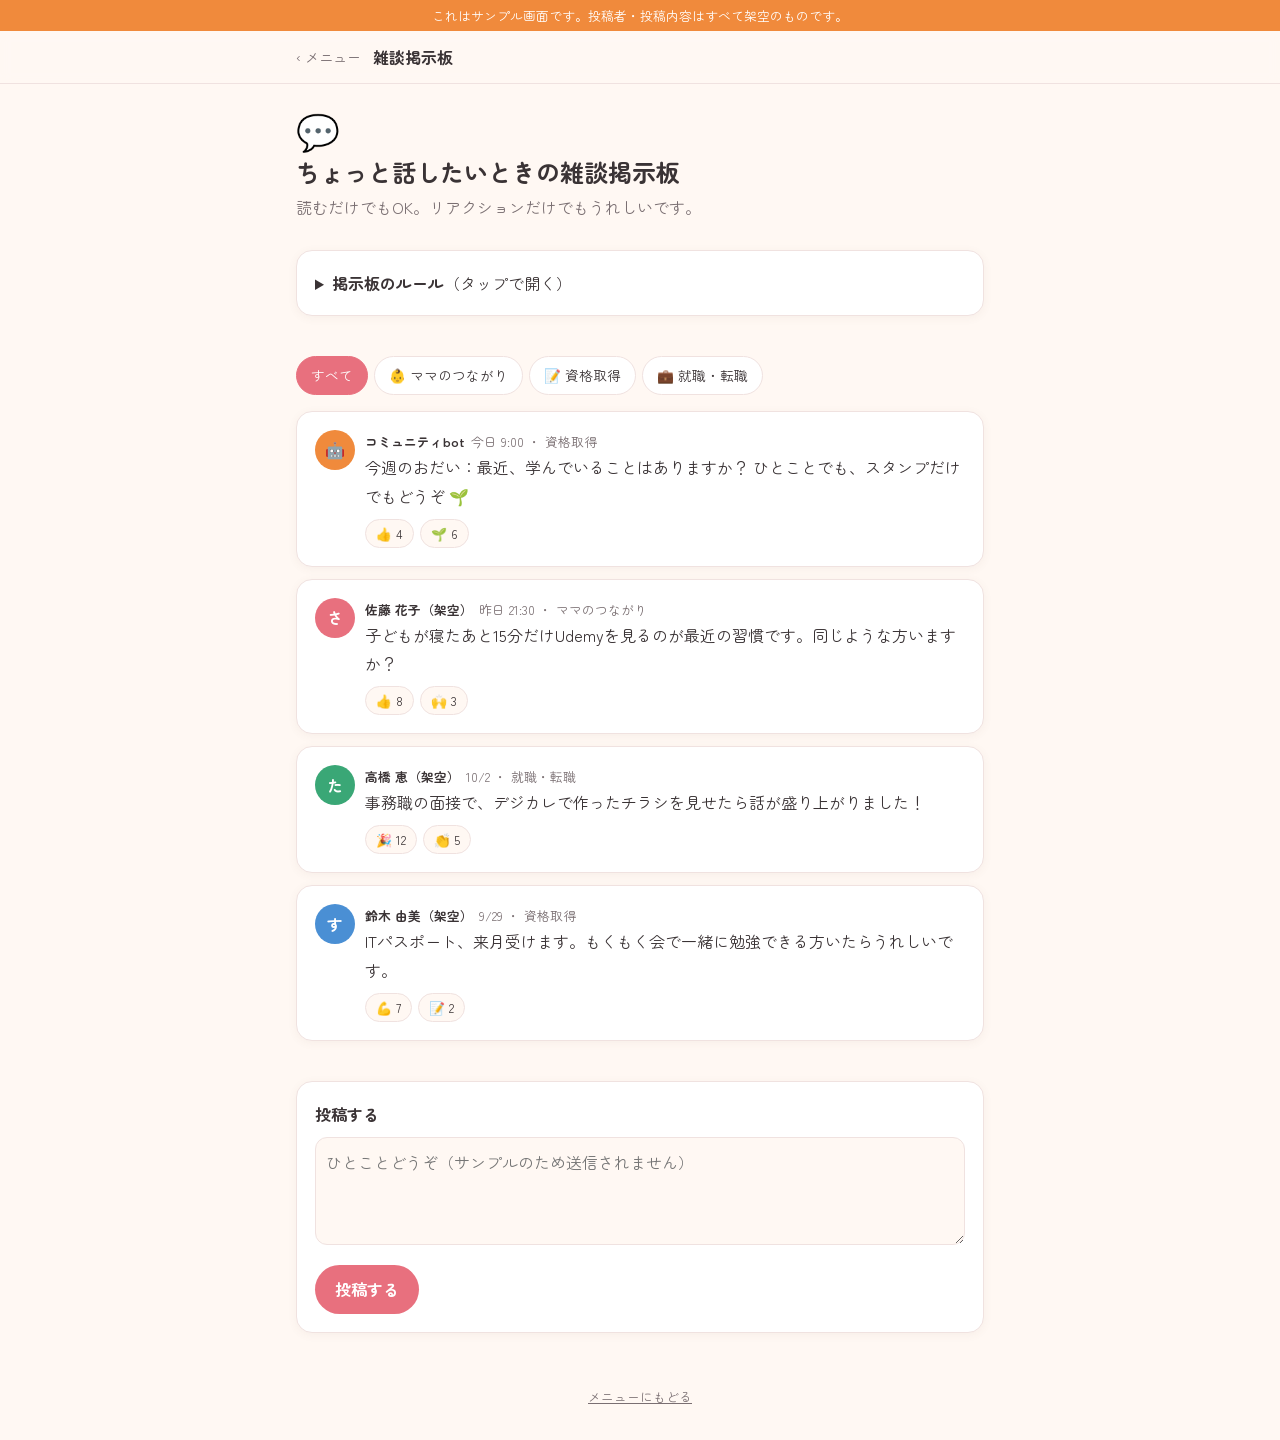
==== board.html @ 983254d2 "修了生コミュニティのサンプルサイトを追加 トップのメニューから6ページ（ライフキャリア相談AI・学び続ける・資格サポート・雑談掲示板・先輩と各期の学び・交流会）に移動できるサンプル画面。企画書PDFは" ====
<!doctype html>
<html lang="ja">
<head>
  <meta charset="utf-8">
  <meta name="viewport" content="width=device-width, initial-scale=1">
  <title>雑談掲示板｜デジカレ修了生コミュニティ</title>
  <link rel="preconnect" href="https://fonts.googleapis.com">
  <link rel="preconnect" href="https://fonts.gstatic.com" crossorigin>
  <link href="https://fonts.googleapis.com/css2?family=Zen+Maru+Gothic:wght@500;700&display=swap" rel="stylesheet">
  <link rel="stylesheet" href="assets/style.css">
</head>
<body>
  <div class="sample-bar">これはサンプル画面です。投稿者・投稿内容はすべて架空のものです。</div>
  <header class="site-header">
    <div class="wrap">
      <a class="back" href="index.html">‹ メニュー</a>
      <p class="site-title">雑談掲示板</p>
    </div>
  </header>

  <main class="wrap">
    <div class="page-head">
      <div class="icon">💬</div>
      <h1>ちょっと話したいときの雑談掲示板</h1>
      <p>読むだけでもOK。リアクションだけでもうれしいです。</p>
    </div>

    <section>
      <details class="card">
        <summary><b>掲示板のルール</b>（タップで開く）</summary>
        <ul style="margin:8px 0 0;padding-left:1.2em">
          <li>基本は実名で投稿します</li>
          <li>この場で個人どうしの連絡先交換や勧誘はしません</li>
          <li>相手を否定しない、ゆるく温かいことばで</li>
          <li>返信は強制しません。既読スルーもスタンプだけもOK</li>
        </ul>
      </details>
    </section>

    <section>
      <div class="tabs" role="tablist" aria-label="カテゴリ">
        <button type="button" role="tab" aria-selected="true" data-cat="all">すべて</button>
        <button type="button" role="tab" aria-selected="false" data-cat="mama">👶 ママのつながり</button>
        <button type="button" role="tab" aria-selected="false" data-cat="shikaku">📝 資格取得</button>
        <button type="button" role="tab" aria-selected="false" data-cat="job">💼 就職・転職</button>
      </div>

      <div id="posts">
        <article class="card post" data-cat="shikaku">
          <div class="avatar bot">🤖</div>
          <div class="post-body">
            <div class="post-meta"><b>コミュニティbot</b>今日 9:00 ・ 資格取得</div>
            <p>今週のおだい：最近、学んでいることはありますか？ ひとことでも、スタンプだけでもどうぞ 🌱</p>
            <div class="reactions"><button type="button">👍 4</button><button type="button">🌱 6</button></div>
          </div>
        </article>
        <article class="card post" data-cat="mama">
          <div class="avatar">さ</div>
          <div class="post-body">
            <div class="post-meta"><b>佐藤 花子（架空）</b>昨日 21:30 ・ ママのつながり</div>
            <p>子どもが寝たあと15分だけUdemyを見るのが最近の習慣です。同じような方いますか？</p>
            <div class="reactions"><button type="button">👍 8</button><button type="button">🙌 3</button></div>
          </div>
        </article>
        <article class="card post" data-cat="job">
          <div class="avatar" style="background:var(--green)">た</div>
          <div class="post-body">
            <div class="post-meta"><b>高橋 恵（架空）</b>10/2 ・ 就職・転職</div>
            <p>事務職の面接で、デジカレで作ったチラシを見せたら話が盛り上がりました！</p>
            <div class="reactions"><button type="button">🎉 12</button><button type="button">👏 5</button></div>
          </div>
        </article>
        <article class="card post" data-cat="shikaku">
          <div class="avatar" style="background:var(--blue)">す</div>
          <div class="post-body">
            <div class="post-meta"><b>鈴木 由美（架空）</b>9/29 ・ 資格取得</div>
            <p>ITパスポート、来月受けます。もくもく会で一緒に勉強できる方いたらうれしいです。</p>
            <div class="reactions"><button type="button">💪 7</button><button type="button">📝 2</button></div>
          </div>
        </article>
      </div>
    </section>

    <section>
      <div class="card">
        <label for="newpost"><b>投稿する</b></label>
        <textarea id="newpost" rows="3" placeholder="ひとことどうぞ（サンプルのため送信されません）" style="width:100%;margin-top:8px;font:inherit;padding:10px;border-radius:12px;border:1px solid var(--border);background:var(--bg);color:var(--text)"></textarea>
        <div class="btn-row">
          <button class="btn" type="button" onclick="alert('サンプルのため、投稿はできません')">投稿する</button>
        </div>
      </div>
    </section>
  </main>

  <footer class="site-footer">
    <div class="wrap"><a href="index.html">メニューにもどる</a></div>
  </footer>

  <script>
    // カテゴリの切り替え
    const tabs = document.querySelectorAll('.tabs button');
    const posts = document.querySelectorAll('#posts .post');
    tabs.forEach(tab => tab.addEventListener('click', () => {
      tabs.forEach(t => t.setAttribute('aria-selected', t === tab));
      posts.forEach(p => {
        p.style.display = tab.dataset.cat === 'all' || p.dataset.cat === tab.dataset.cat ? '' : 'none';
      });
    }));

    // リアクションのオン・オフ
    document.querySelectorAll('.reactions button').forEach(btn => btn.addEventListener('click', () => {
      const [emoji, count] = btn.textContent.split(' ');
      const on = btn.classList.toggle('on');
      btn.textContent = `${emoji} ${Number(count) + (on ? 1 : -1)}`;
    }));
  </script>
</body>
</html>
---- assets/style.css ----
/* デジカレ修了生コミュニティ サンプル 共通スタイル */
:root {
  --bg: #fff8f3;
  --surface: #ffffff;
  --text: #3a3335;
  --muted: #7a6f72;
  --accent: #e8707e;
  --accent-soft: #fde8ea;
  --orange: #f08a3c;
  --orange-soft: #fff0e3;
  --green: #3aa776;
  --green-soft: #e4f5ec;
  --blue: #4a8fd4;
  --blue-soft: #e6f0fb;
  --border: #f0e2e0;
  --shadow: 0 2px 10px rgba(120, 80, 70, .06);
}
@media (prefers-color-scheme: dark) {
  :root {
    --bg: #1f1b1c;
    --surface: #2a2526;
    --text: #f3ecec;
    --muted: #b8acae;
    --accent: #f28c98;
    --accent-soft: #3a2a2d;
    --orange: #f5a065;
    --orange-soft: #3a2e24;
    --green: #5cc493;
    --green-soft: #213229;
    --blue: #74aee6;
    --blue-soft: #222d3a;
    --border: #3d3537;
    --shadow: none;
  }
}
* { box-sizing: border-box; }
html { scroll-behavior: smooth; }
body {
  margin: 0;
  background: var(--bg);
  color: var(--text);
  font-family: "Zen Maru Gothic", "Hiragino Maru Gothic ProN", "Yu Gothic", sans-serif;
  line-height: 1.8;
  -webkit-text-size-adjust: 100%;
}
a { color: inherit; }
img { max-width: 100%; }
.wrap { max-width: 720px; margin: 0 auto; padding: 0 16px; }

/* サンプル表示の帯 */
.sample-bar {
  background: var(--orange);
  color: #fff;
  text-align: center;
  font-size: .8rem;
  padding: 4px 16px;
}

/* ヘッダー */
.site-header {
  position: sticky; top: 0; z-index: 10;
  background: color-mix(in srgb, var(--bg) 92%, transparent);
  backdrop-filter: blur(6px);
  border-bottom: 1px solid var(--border);
}
.site-header .wrap { display: flex; align-items: center; gap: 12px; min-height: 52px; }
.back {
  text-decoration: none; color: var(--muted); font-size: .9rem;
  display: inline-flex; align-items: center; gap: 4px;
}
.back:hover { color: var(--accent); }
.site-title { font-weight: 700; font-size: 1rem; margin: 0; }
.site-title a { text-decoration: none; }

/* ページ見出し */
.page-head { padding: 28px 0 8px; }
.page-head .icon { font-size: 2.2rem; line-height: 1; }
.page-head h1 { font-size: 1.5rem; margin: 8px 0 4px; line-height: 1.4; }
.page-head p { color: var(--muted); margin: 0; }

section { padding: 20px 0; }
h2 { font-size: 1.15rem; margin: 0 0 12px; display: flex; align-items: center; gap: 8px; }
h2::before { content: ""; width: 4px; height: 1.1em; border-radius: 2px; background: var(--accent); }
h3 { font-size: 1rem; margin: 0 0 4px; }

/* カード */
.card {
  background: var(--surface); border: 1px solid var(--border);
  border-radius: 16px; padding: 18px; box-shadow: var(--shadow);
}
.card + .card { margin-top: 12px; }
.card p { margin: 0; }
.card .muted, .muted { color: var(--muted); font-size: .9rem; }
.stack > * + * { margin-top: 12px; }

.tag {
  display: inline-block; font-size: .75rem; font-weight: 700;
  padding: 2px 10px; border-radius: 999px;
  background: var(--accent-soft); color: var(--accent);
}
.tag.orange { background: var(--orange-soft); color: var(--orange); }
.tag.green { background: var(--green-soft); color: var(--green); }
.tag.blue { background: var(--blue-soft); color: var(--blue); }

.btn {
  display: inline-flex; align-items: center; justify-content: center; gap: 6px;
  padding: 10px 20px; border-radius: 999px; border: none; cursor: pointer;
  font: inherit; font-weight: 700; text-decoration: none;
  background: var(--accent); color: #fff;
}
.btn.ghost { background: transparent; color: var(--accent); border: 1.5px solid var(--accent); }
.btn:hover { filter: brightness(1.05); }
.btn-row { display: flex; flex-wrap: wrap; gap: 8px; margin-top: 12px; }

/* トップ：ヒーロー */
.hero { padding: 36px 0 20px; text-align: center; }
.hero .badge {
  display: inline-block; padding: 4px 14px; border-radius: 999px;
  background: var(--accent-soft); color: var(--accent); font-size: .8rem; font-weight: 700;
}
.hero h1 { font-size: clamp(1.6rem, 6vw, 2.2rem); line-height: 1.45; margin: 14px 0 10px; }
.hero h1 span { color: var(--accent); }
.hero p { color: var(--muted); margin: 0 auto; max-width: 30em; }

/* トップ：リッチメニュー風タイル */
.menu-grid { display: grid; grid-template-columns: repeat(2, 1fr); gap: 10px; }
@media (min-width: 560px) { .menu-grid { grid-template-columns: repeat(3, 1fr); } }
.tile {
  display: flex; flex-direction: column; align-items: center; justify-content: center;
  text-align: center; gap: 4px; padding: 18px 10px; min-height: 120px;
  background: var(--surface); border: 1px solid var(--border); border-radius: 16px;
  text-decoration: none; box-shadow: var(--shadow); transition: transform .15s;
}
.tile:hover { transform: translateY(-2px); border-color: var(--accent); }
.tile .icon { font-size: 2rem; line-height: 1; }
.tile strong { font-size: .95rem; }
.tile span { font-size: .75rem; color: var(--muted); line-height: 1.5; }
.tile.featured { background: var(--accent-soft); border-color: transparent; }

/* ゆるいルール */
.rules { list-style: none; padding: 0; margin: 0; display: grid; gap: 8px; }
.rules li {
  background: var(--surface); border: 1px solid var(--border); border-radius: 12px;
  padding: 10px 14px; display: flex; gap: 10px; align-items: center;
}
.rules li b { font-size: 1.3rem; }

/* 表 */
.table { width: 100%; border-collapse: collapse; font-size: .92rem; }
.table th, .table td { padding: 10px 8px; border-bottom: 1px solid var(--border); text-align: left; vertical-align: top; }
.table th { color: var(--muted); font-weight: 500; font-size: .8rem; }
.table td.num { text-align: right; white-space: nowrap; font-weight: 700; color: var(--orange); }

/* ポイントカード */
.point-card {
  background: linear-gradient(135deg, var(--accent), var(--orange));
  color: #fff; border-radius: 20px; padding: 22px;
}
.point-card .label { font-size: .85rem; opacity: .9; }
.point-card .value { font-size: 2.4rem; font-weight: 700; line-height: 1.2; }
.point-card .value small { font-size: 1rem; }
.progress { height: 8px; border-radius: 4px; background: rgba(255,255,255,.35); margin: 12px 0 6px; overflow: hidden; }
.progress > div { height: 100%; background: #fff; border-radius: 4px; }
.point-card .note { font-size: .8rem; opacity: .9; }

/* ステップ */
.steps { list-style: none; padding: 0; margin: 0; counter-reset: s; display: grid; gap: 8px; }
.steps li {
  counter-increment: s; position: relative; padding: 12px 14px 12px 52px;
  background: var(--surface); border: 1px solid var(--border); border-radius: 12px;
}
.steps li::before {
  content: counter(s); position: absolute; left: 14px; top: 12px;
  width: 26px; height: 26px; border-radius: 50%; display: grid; place-items: center;
  background: var(--accent); color: #fff; font-weight: 700; font-size: .85rem;
}

/* 掲示板 */
.tabs { display: flex; gap: 6px; overflow-x: auto; padding-bottom: 4px; margin-bottom: 12px; }
.tabs button {
  flex: none; font: inherit; font-size: .85rem; cursor: pointer;
  padding: 6px 14px; border-radius: 999px;
  border: 1px solid var(--border); background: var(--surface); color: var(--text);
}
.tabs button[aria-selected="true"] { background: var(--accent); border-color: var(--accent); color: #fff; }
.post { display: flex; gap: 10px; }
.avatar {
  flex: none; width: 40px; height: 40px; border-radius: 50%;
  display: grid; place-items: center; font-weight: 700; color: #fff; background: var(--accent);
}
.avatar.bot { background: var(--orange); }
.post-body { flex: 1; min-width: 0; }
.post-meta { font-size: .8rem; color: var(--muted); }
.post-meta b { color: var(--text); margin-right: 6px; }
.reactions { display: flex; gap: 6px; margin-top: 8px; flex-wrap: wrap; }
.reactions button {
  font: inherit; font-size: .8rem; cursor: pointer; padding: 2px 10px;
  border-radius: 999px; border: 1px solid var(--border); background: var(--bg); color: var(--text);
}
.reactions button.on { border-color: var(--accent); background: var(--accent-soft); }

/* 声・引用 */
.voice { border-left: 3px solid var(--accent); padding: 4px 0 4px 12px; margin: 0; }
.mask { background: var(--text); color: var(--text); border-radius: 3px; padding: 0 4px; user-select: none; }

/* 相談チャット */
.chat {
  background: var(--surface); border: 1px solid var(--border); border-radius: 20px;
  display: flex; flex-direction: column; height: min(70vh, 620px); overflow: hidden;
}
.chat-head {
  display: flex; align-items: center; gap: 10px; padding: 12px 14px;
  border-bottom: 1px solid var(--border); background: var(--accent-soft);
}
.chat-head .avatar { width: 36px; height: 36px; font-size: 1.1rem; }
.chat-head small { display: block; color: var(--muted); font-size: .75rem; line-height: 1.3; }
.chat-log { flex: 1; overflow-y: auto; padding: 14px; display: flex; flex-direction: column; gap: 10px; }
.msg { max-width: 85%; padding: 10px 14px; border-radius: 16px; font-size: .92rem; white-space: pre-wrap; }
.msg.ai { align-self: flex-start; background: var(--bg); border: 1px solid var(--border); border-top-left-radius: 4px; }
.msg.me { align-self: flex-end; background: var(--accent); color: #fff; border-top-right-radius: 4px; }
.msg a { color: var(--accent); font-weight: 700; }
.chips { display: flex; flex-wrap: wrap; gap: 6px; }
.chips button {
  font: inherit; font-size: .82rem; cursor: pointer; padding: 6px 12px; border-radius: 999px;
  border: 1px solid var(--accent); background: var(--surface); color: var(--accent);
}
.chat-input { display: flex; gap: 6px; padding: 10px; border-top: 1px solid var(--border); }
.chat-input input {
  flex: 1; min-width: 0; font: inherit; padding: 10px 14px; border-radius: 999px;
  border: 1px solid var(--border); background: var(--bg); color: var(--text);
}
.icon-btn {
  flex: none; width: 44px; height: 44px; border-radius: 50%; border: none; cursor: pointer;
  font-size: 1.1rem; background: var(--accent-soft); color: var(--accent);
}
.icon-btn.send { background: var(--accent); color: #fff; }
.icon-btn.listening { background: var(--orange); color: #fff; animation: pulse 1s infinite; }
@keyframes pulse { 50% { opacity: .6; } }
.typing { color: var(--muted); font-size: .85rem; }

/* 注意書き */
.notice {
  background: var(--orange-soft); border-radius: 12px; padding: 12px 14px;
  font-size: .85rem; color: var(--text);
}
.notice b { color: var(--orange); }

/* フッター */
.site-footer { padding: 32px 0; text-align: center; color: var(--muted); font-size: .8rem; }
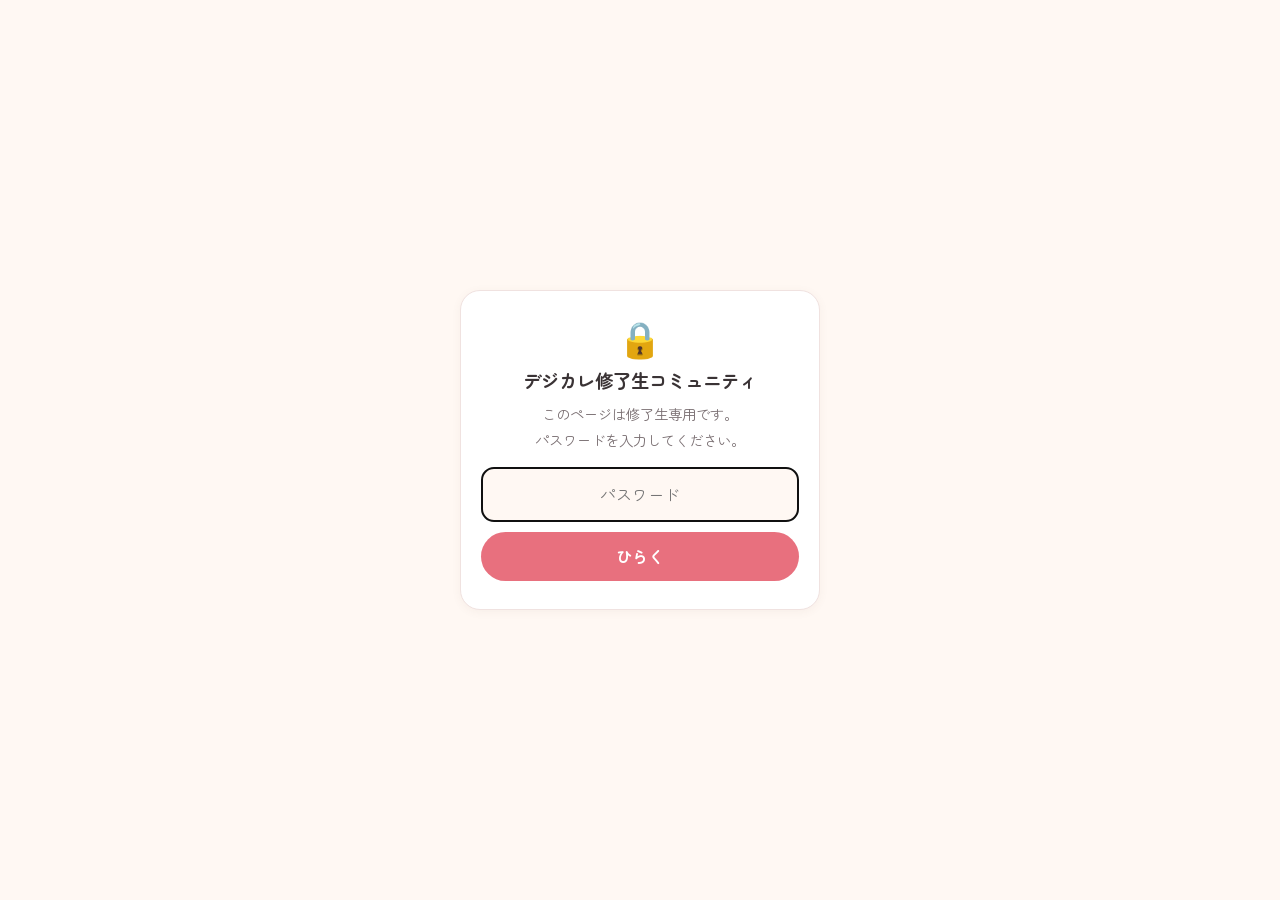
==== commit 2cb84f2d: "パスワード画面を追加し、「転職」の表記をなくす - 全ページに簡易パスワード画面（assets/gate.js）と検索除けのmetaを追加 - 掲示板カテゴリを「就職・転職」から「お仕事」に変更  C" ====
--- a/board.html
+++ b/board.html
@@ -7,7 +7,9 @@
   <link rel="preconnect" href="https://fonts.googleapis.com">
   <link rel="preconnect" href="https://fonts.gstatic.com" crossorigin>
   <link href="https://fonts.googleapis.com/css2?family=Zen+Maru+Gothic:wght@500;700&display=swap" rel="stylesheet">
+  <meta name="robots" content="noindex, nofollow">
   <link rel="stylesheet" href="assets/style.css">
+  <script src="assets/gate.js"></script>
 </head>
 <body>
   <div class="sample-bar">これはサンプル画面です。投稿者・投稿内容はすべて架空のものです。</div>
@@ -42,7 +44,7 @@
         <button type="button" role="tab" aria-selected="true" data-cat="all">すべて</button>
         <button type="button" role="tab" aria-selected="false" data-cat="mama">👶 ママのつながり</button>
         <button type="button" role="tab" aria-selected="false" data-cat="shikaku">📝 資格取得</button>
-        <button type="button" role="tab" aria-selected="false" data-cat="job">💼 就職・転職</button>
+        <button type="button" role="tab" aria-selected="false" data-cat="job">💼 お仕事</button>
       </div>
 
       <div id="posts">
@@ -65,7 +67,7 @@
         <article class="card post" data-cat="job">
           <div class="avatar" style="background:var(--green)">た</div>
           <div class="post-body">
-            <div class="post-meta"><b>高橋 恵（架空）</b>10/2 ・ 就職・転職</div>
+            <div class="post-meta"><b>高橋 恵（架空）</b>10/2 ・ お仕事</div>
             <p>事務職の面接で、デジカレで作ったチラシを見せたら話が盛り上がりました！</p>
             <div class="reactions"><button type="button">🎉 12</button><button type="button">👏 5</button></div>
           </div>
--- a/assets/style.css
+++ b/assets/style.css
@@ -247,3 +247,23 @@
 
 /* フッター */
 .site-footer { padding: 32px 0; text-align: center; color: var(--muted); font-size: .8rem; }
+
+/* パスワード画面 */
+#gate {
+  position: fixed; inset: 0; z-index: 100;
+  display: grid; place-items: center; padding: 16px; background: var(--bg);
+}
+.gate-box {
+  width: 100%; max-width: 360px; text-align: center;
+  background: var(--surface); border: 1px solid var(--border);
+  border-radius: 20px; padding: 28px 20px; box-shadow: var(--shadow);
+}
+.gate-icon { font-size: 2.2rem; line-height: 1; }
+.gate-box h1 { font-size: 1.15rem; margin: 10px 0 4px; }
+.gate-box p { color: var(--muted); font-size: .9rem; margin: 0 0 14px; }
+.gate-box input {
+  width: 100%; font: inherit; padding: 12px 14px; border-radius: 12px; margin-bottom: 10px;
+  border: 1px solid var(--border); background: var(--bg); color: var(--text); text-align: center;
+}
+.gate-box .gate-error { color: var(--accent); margin: -2px 0 10px; }
+.gate-box .btn { width: 100%; }
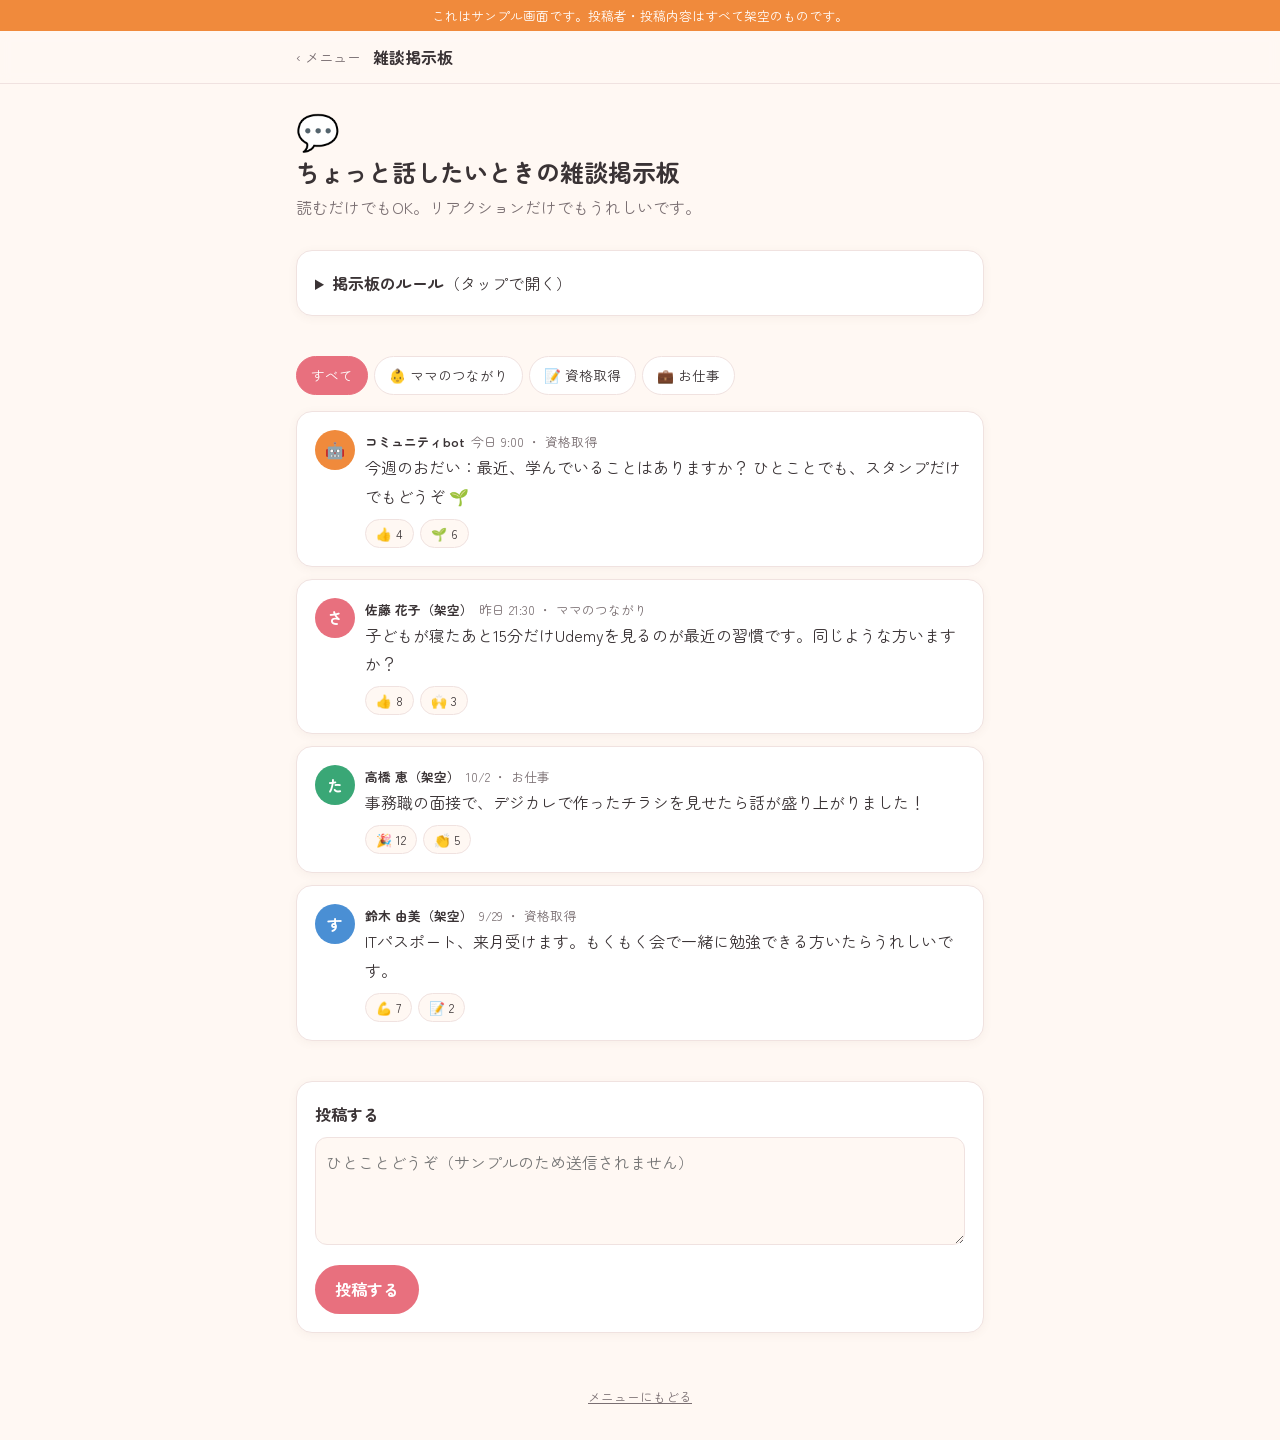
==== commit 0538d089: "パスワード画面を削除 Co-Authored-By: Claude Opus 5.5 <noreply@anthropic.com>" ====
--- a/board.html
+++ b/board.html
@@ -9,7 +9,6 @@
   <link href="https://fonts.googleapis.com/css2?family=Zen+Maru+Gothic:wght@500;700&display=swap" rel="stylesheet">
   <meta name="robots" content="noindex, nofollow">
   <link rel="stylesheet" href="assets/style.css">
-  <script src="assets/gate.js"></script>
 </head>
 <body>
   <div class="sample-bar">これはサンプル画面です。投稿者・投稿内容はすべて架空のものです。</div>
--- a/assets/style.css
+++ b/assets/style.css
@@ -248,22 +248,3 @@
 /* フッター */
 .site-footer { padding: 32px 0; text-align: center; color: var(--muted); font-size: .8rem; }
 
-/* パスワード画面 */
-#gate {
-  position: fixed; inset: 0; z-index: 100;
-  display: grid; place-items: center; padding: 16px; background: var(--bg);
-}
-.gate-box {
-  width: 100%; max-width: 360px; text-align: center;
-  background: var(--surface); border: 1px solid var(--border);
-  border-radius: 20px; padding: 28px 20px; box-shadow: var(--shadow);
-}
-.gate-icon { font-size: 2.2rem; line-height: 1; }
-.gate-box h1 { font-size: 1.15rem; margin: 10px 0 4px; }
-.gate-box p { color: var(--muted); font-size: .9rem; margin: 0 0 14px; }
-.gate-box input {
-  width: 100%; font: inherit; padding: 12px 14px; border-radius: 12px; margin-bottom: 10px;
-  border: 1px solid var(--border); background: var(--bg); color: var(--text); text-align: center;
-}
-.gate-box .gate-error { color: var(--accent); margin: -2px 0 10px; }
-.gate-box .btn { width: 100%; }
